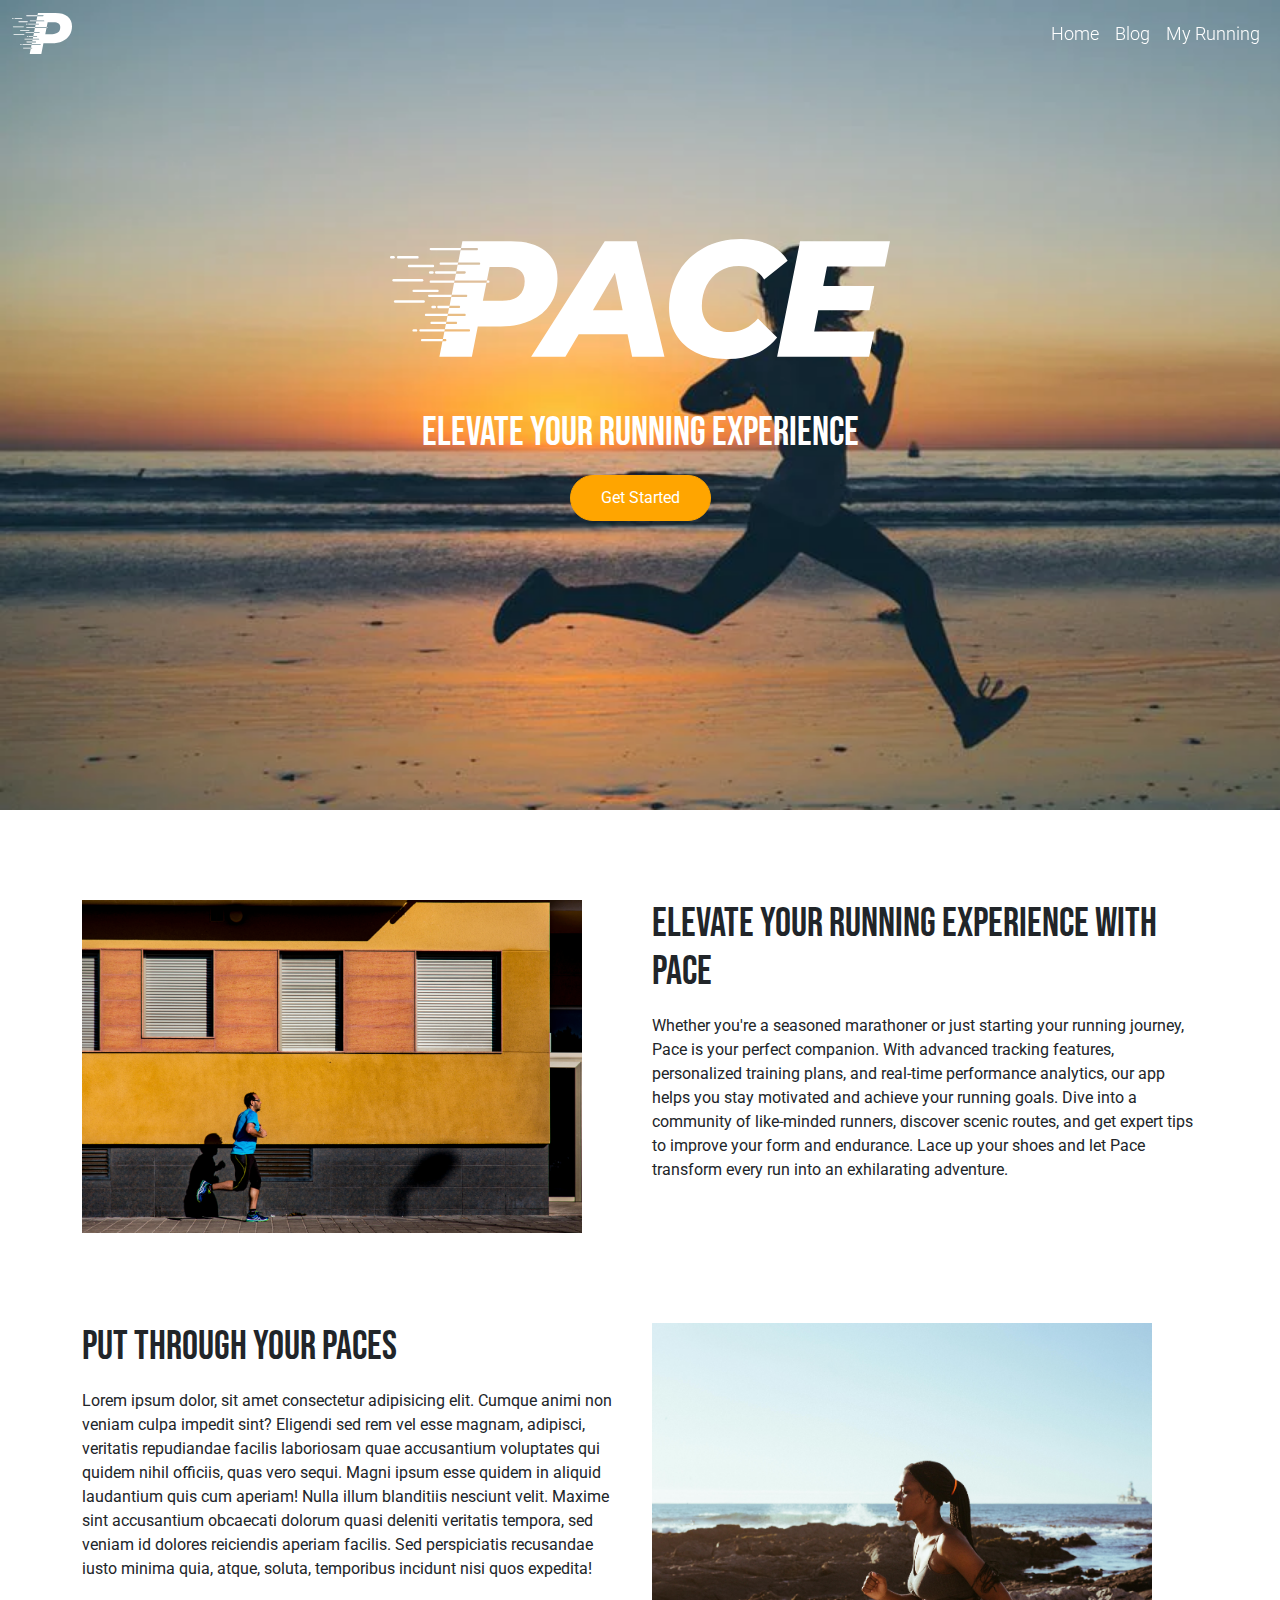
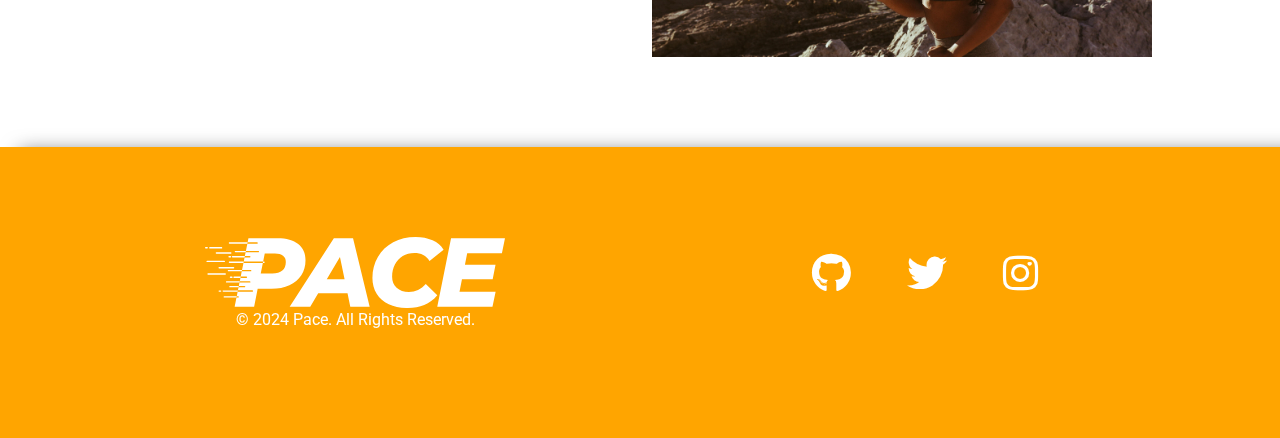
==== index.html @ 400a21e9 "Add files via upload" ====
<!DOCTYPE html>
<html lang="en">
<head>
    <meta charset="UTF-8">
    <meta name="viewport" content="width=device-width, initial-scale=1.0">
    <title>Pace App</title>
    <link rel="stylesheet" href="style.css">
    <link href="https://cdn.jsdelivr.net/npm/bootstrap@5.3.3/dist/css/bootstrap.min.css" rel="stylesheet" integrity="sha384-QWTKZyjpPEjISv5WaRU9OFeRpok6YctnYmDr5pNlyT2bRjXh0JMhjY6hW+ALEwIH" crossorigin="anonymous">
    <link rel="preconnect" href="https://fonts.googleapis.com">
<link rel="preconnect" href="https://fonts.gstatic.com" crossorigin>
<link href="https://fonts.googleapis.com/css2?family=Roboto:ital,wght@0,100;0,300;0,400;0,500;0,700;0,900;1,100;1,300;1,400;1,500;1,700;1,900&display=swap" rel="stylesheet">
<link href="https://fonts.googleapis.com/css2?family=Bebas+Neue&display=swap" rel="stylesheet">
<link rel="stylesheet" href="https://cdnjs.cloudflare.com/ajax/libs/font-awesome/6.0.0-beta3/css/all.min.css">
</head>
<body>

    <nav class="navbar navbar-expand-sm navbar-dark fixed-top">
        <div class="container-fluid">
          <a class="navbar-brand" href="#"
            ><img src="Assets/pace-logo-white.svg" alt="BF logo"
          /></a>
          <button
            class="navbar-toggler"
            type="button"
            data-bs-toggle="collapse"
            data-bs-target="#collapsibleNavbar"
          >
            <span class="navbar-toggler-icon"></span>
          </button>
          <div
            class="collapse navbar-collapse justify-content-end"
            id="collapsibleNavbar"
          >
            <ul class="navbar-nav">
              <li class="nav-item">
                <a class="nav-link" href="/index.html">Home</a>
              </li>
              </li>
              <li class="nav-item">
                <a class="nav-link" href="/blog.html">Blog</a>
              </li>
              <li class="nav-item">
                <a class="nav-link" href="/my-running.html">My Running</a>
              </li>
            </ul>
          </div>
        </div>
      </nav>

    <div class="container-fluid banner d-flex justify-content-center align-items-center flex-column">
        <img src="/Assets/pace-name.svg"  id="banner-heading">
        <h1>Elevate Your Running Experience</h1>
        <a href="#intro"><button class="main-btn btn-lrg">Get Started</button></a>
    </div>

<div class="container section">
      <div class="row">
       
        <div class="col-md-6 " style="overflow: hidden;">
          <img src="/Assets/runner.jpg" style="width:500px">
        </div> 
        <div class="col-md-6 ">
          <h1>Elevate Your Running Experience with Pace</h1>
      <p>Whether you're a seasoned marathoner or just starting your running journey, Pace is your perfect companion.
         With advanced tracking features, personalized training plans, and real-time performance analytics,
          our app helps you stay motivated and achieve your running goals. Dive into a community of like-minded runners,
           discover scenic routes, and get expert tips to improve your form and endurance.
            Lace up your shoes and let Pace transform every run into an exhilarating adventure.</p>
        </div>
      </div>
      
    </div>

    <div class="container section" id="intro">
      <div class="row">
        <div class="col-md-6 order-2 order-md-1">
          <h1>Put Through Your Paces</h1>
      <p>Lorem ipsum dolor, sit amet consectetur adipisicing elit. Cumque animi non veniam culpa impedit sint? Eligendi sed rem vel esse magnam, adipisci, veritatis repudiandae facilis laboriosam quae accusantium voluptates qui quidem nihil officiis, quas vero sequi. Magni ipsum esse quidem in aliquid laudantium quis cum aperiam! Nulla illum blanditiis nesciunt velit. Maxime sint accusantium obcaecati dolorum quasi deleniti veritatis tempora, sed veniam id dolores reiciendis aperiam facilis. Sed perspiciatis recusandae iusto minima quia, atque, soluta, temporibus incidunt nisi quos expedita!</p>
        </div>
        <div class="col-md-6 order-1 order-md-2">
          <img src="/Assets/pexels-rethaferguson-3623180.jpg" style="width:500px">
        </div>
      </div>
      
    </div>

    

    <footer>
      <div class="container">
        <div class="row">
            <div class="col-md-6">
              <img src="/Assets/pace-name.svg">
                <p>&copy; 2024 Pace. All Rights Reserved.</p>
            </div>
            <div class="col-md-6">
                <a href="https://github.com/frost02ben"><i class="fab fa-github"></i></a>
                <a href="#"><i class="fab fa-twitter"></i></a>
                <a href="https://instagram.com/ben02frost"><i class="fab fa-instagram"></i></a>
            </div>
        </div>
    </div>
    </footer>

    <script src="script.js"></script>
    <script src="https://cdn.jsdelivr.net/npm/bootstrap@5.3.3/dist/js/bootstrap.bundle.min.js" integrity="sha384-YvpcrYf0tY3lHB60NNkmXc5s9fDVZLESaAA55NDzOxhy9GkcIdslK1eN7N6jIeHz" crossorigin="anonymous"></script>
</body>
</html>
---- style.css ----
@import url(/styling/nav.css);
@import url(/styling/banner.css);
@import url(/styling/footer.css);
@import url(/styling/my-running.css);

:root{
    --main: #ffa500;
    --secondary: #3b3b3b;
}

body{
    font-family: "Roboto", sans-serif !important;
}

.main-btn{
    background-color: var(--main);
    border: 1px solid var(--main);
    color: white;
    border-radius: 50px;
    padding: 5px 15px;
}

.btn-lrg{
    padding: 10px 30px;
}

.btn-sm{
    padding: 5px 10px;
}

.main-btn:hover{
    background-color: var(--secondary);
    transition: .3s ease;
}

.section{
    margin: 10vh 0;
}

h1{
    font-family: "Bebas Neue", sans-serif;
    margin-bottom: 2vh !important;
}

i{
    margin: 0 10px;
}

.post{
    border-bottom: 1px solid var(--main);
    margin-bottom: 5vh;
    padding-bottom: 5vh;
}
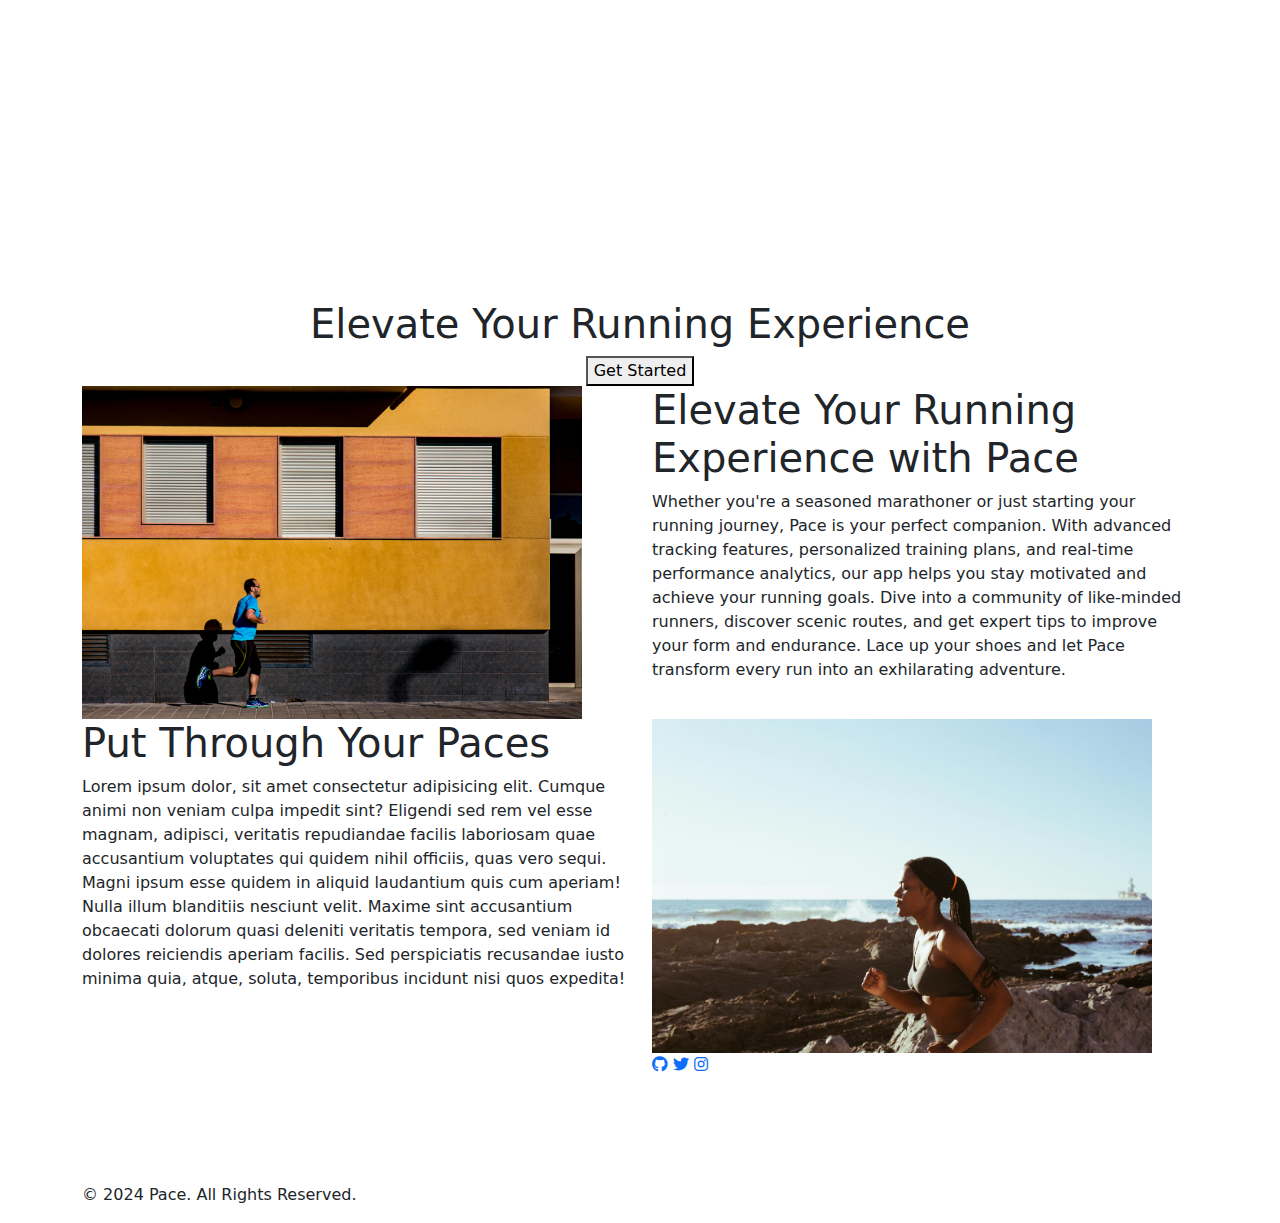
==== commit 435e68e2: "Update index.html" ====
--- a/index.html
+++ b/index.html
@@ -4,7 +4,7 @@
     <meta charset="UTF-8">
     <meta name="viewport" content="width=device-width, initial-scale=1.0">
     <title>Pace App</title>
-    <link rel="stylesheet" href="style.css">
+    <link rel="stylesheet" href="/PaceRunningApp/style.css">
     <link href="https://cdn.jsdelivr.net/npm/bootstrap@5.3.3/dist/css/bootstrap.min.css" rel="stylesheet" integrity="sha384-QWTKZyjpPEjISv5WaRU9OFeRpok6YctnYmDr5pNlyT2bRjXh0JMhjY6hW+ALEwIH" crossorigin="anonymous">
     <link rel="preconnect" href="https://fonts.googleapis.com">
 <link rel="preconnect" href="https://fonts.gstatic.com" crossorigin>
@@ -33,14 +33,14 @@
           >
             <ul class="navbar-nav">
               <li class="nav-item">
-                <a class="nav-link" href="/index.html">Home</a>
+                <a class="nav-link" href="/PaceRunningApp/index.html">Home</a>
               </li>
               </li>
               <li class="nav-item">
-                <a class="nav-link" href="/blog.html">Blog</a>
+                <a class="nav-link" href="/PaceRunningApp/blog.html">Blog</a>
               </li>
               <li class="nav-item">
-                <a class="nav-link" href="/my-running.html">My Running</a>
+                <a class="nav-link" href="/PaceRunningApp/my-running.html">My Running</a>
               </li>
             </ul>
           </div>
@@ -50,7 +50,7 @@
     <div class="container-fluid banner d-flex justify-content-center align-items-center flex-column">
         <img src="/Assets/pace-name.svg"  id="banner-heading">
         <h1>Elevate Your Running Experience</h1>
-        <a href="#intro"><button class="main-btn btn-lrg">Get Started</button></a>
+        <a href="/PaceRunningApp/index.html#intro"><button class="main-btn btn-lrg">Get Started</button></a>
     </div>
 
 <div class="container section">
@@ -102,7 +102,7 @@
     </div>
     </footer>
 
-    <script src="script.js"></script>
+    <script src="/PaceRunningApp/script.js"></script>
     <script src="https://cdn.jsdelivr.net/npm/bootstrap@5.3.3/dist/js/bootstrap.bundle.min.js" integrity="sha384-YvpcrYf0tY3lHB60NNkmXc5s9fDVZLESaAA55NDzOxhy9GkcIdslK1eN7N6jIeHz" crossorigin="anonymous"></script>
 </body>
-</html>+</html>
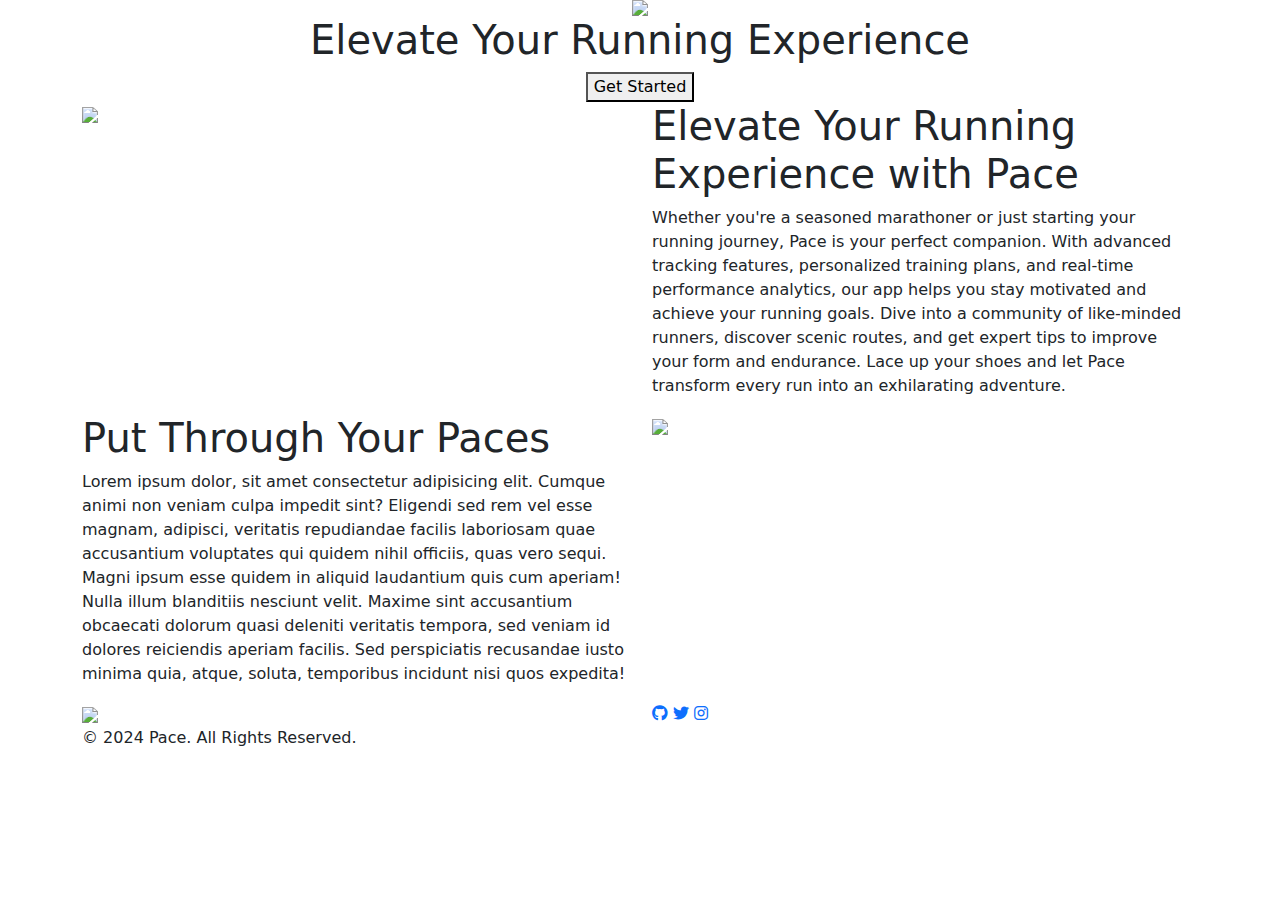
==== commit d4f1ddb2: "Update index.html" ====
--- a/index.html
+++ b/index.html
@@ -48,7 +48,7 @@
       </nav>
 
     <div class="container-fluid banner d-flex justify-content-center align-items-center flex-column">
-        <img src="/Assets/pace-name.svg"  id="banner-heading">
+        <img src="/PaceRunningApp/Assets/pace-name.svg"  id="banner-heading">
         <h1>Elevate Your Running Experience</h1>
         <a href="/PaceRunningApp/index.html#intro"><button class="main-btn btn-lrg">Get Started</button></a>
     </div>
@@ -57,7 +57,7 @@
       <div class="row">
        
         <div class="col-md-6 " style="overflow: hidden;">
-          <img src="/Assets/runner.jpg" style="width:500px">
+          <img src="/PaceRunningApp/Assets/runner.jpg" style="width:500px">
         </div> 
         <div class="col-md-6 ">
           <h1>Elevate Your Running Experience with Pace</h1>
@@ -78,7 +78,7 @@
       <p>Lorem ipsum dolor, sit amet consectetur adipisicing elit. Cumque animi non veniam culpa impedit sint? Eligendi sed rem vel esse magnam, adipisci, veritatis repudiandae facilis laboriosam quae accusantium voluptates qui quidem nihil officiis, quas vero sequi. Magni ipsum esse quidem in aliquid laudantium quis cum aperiam! Nulla illum blanditiis nesciunt velit. Maxime sint accusantium obcaecati dolorum quasi deleniti veritatis tempora, sed veniam id dolores reiciendis aperiam facilis. Sed perspiciatis recusandae iusto minima quia, atque, soluta, temporibus incidunt nisi quos expedita!</p>
         </div>
         <div class="col-md-6 order-1 order-md-2">
-          <img src="/Assets/pexels-rethaferguson-3623180.jpg" style="width:500px">
+          <img src="/PaceRunningApp/Assets/pexels-rethaferguson-3623180.jpg" style="width:500px">
         </div>
       </div>
       
@@ -90,7 +90,7 @@
       <div class="container">
         <div class="row">
             <div class="col-md-6">
-              <img src="/Assets/pace-name.svg">
+              <img src="/PaceRunningApp/Assets/pace-name.svg">
                 <p>&copy; 2024 Pace. All Rights Reserved.</p>
             </div>
             <div class="col-md-6">
